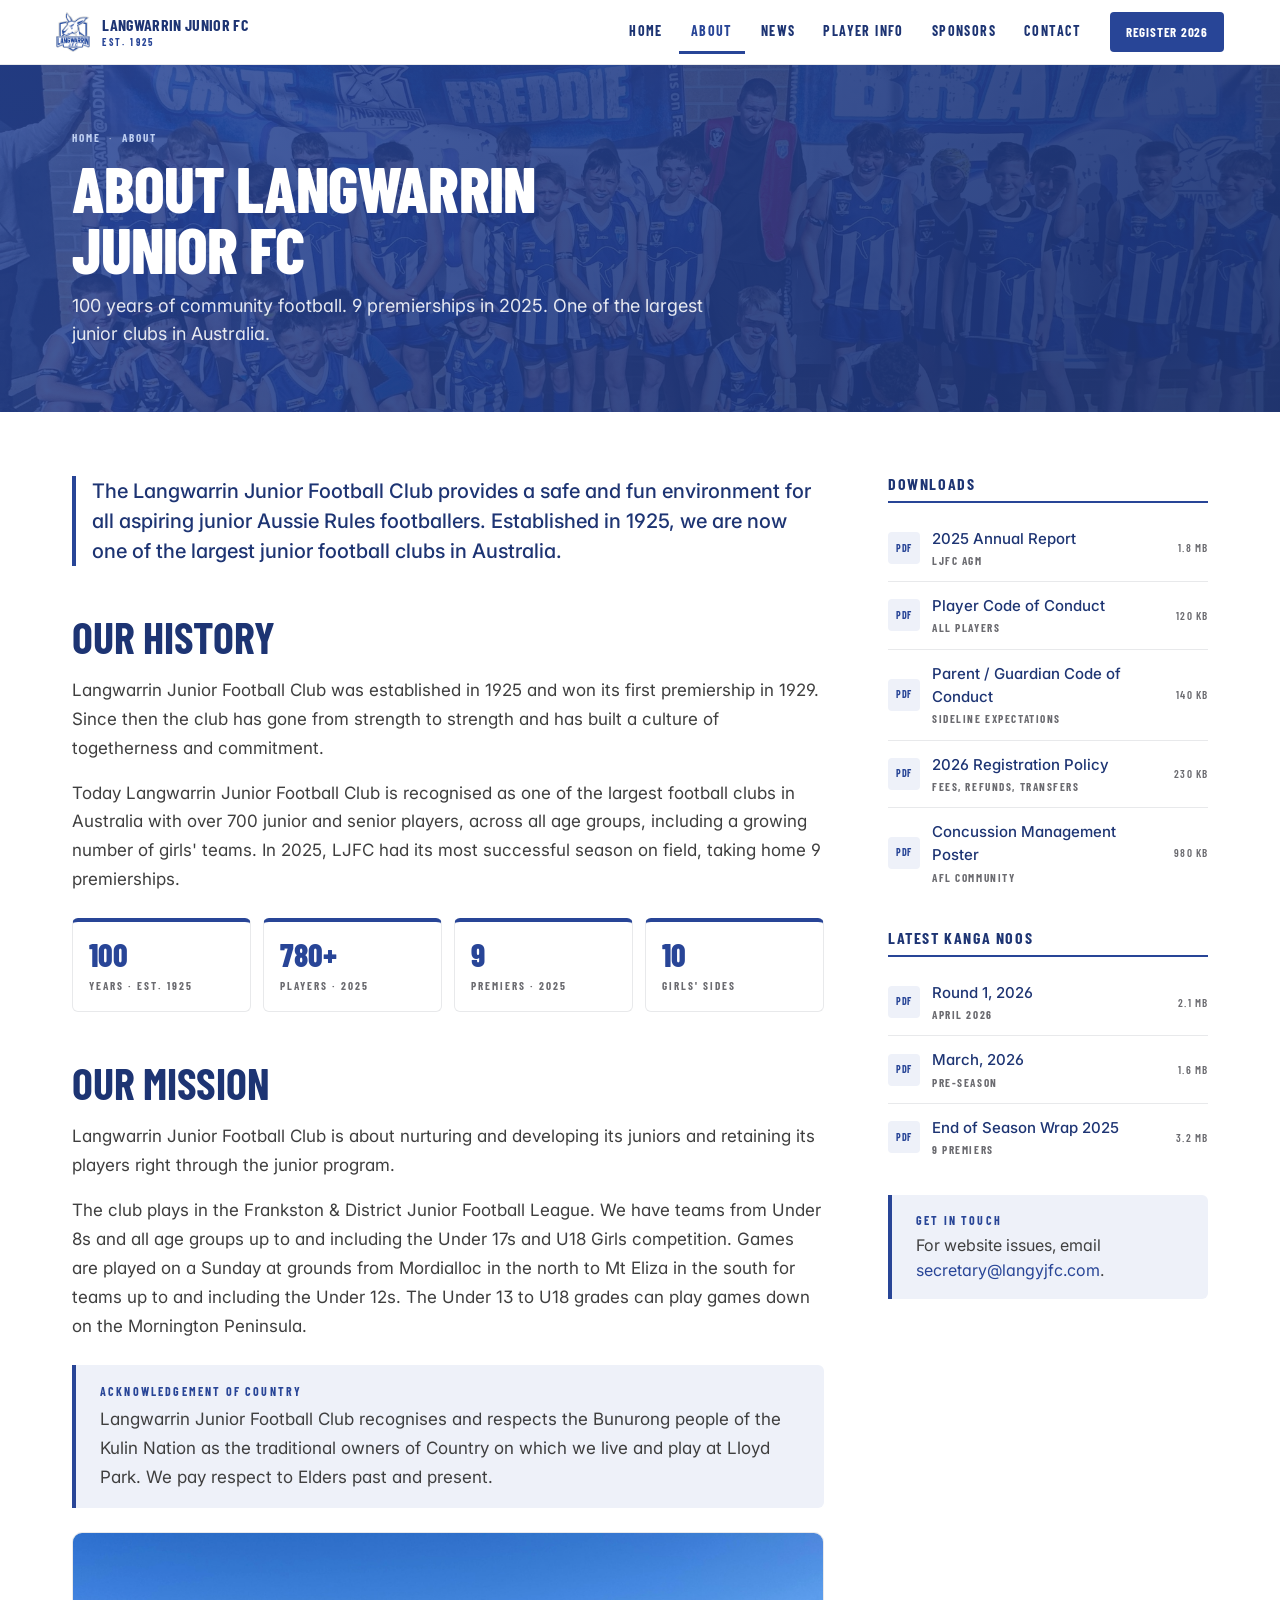
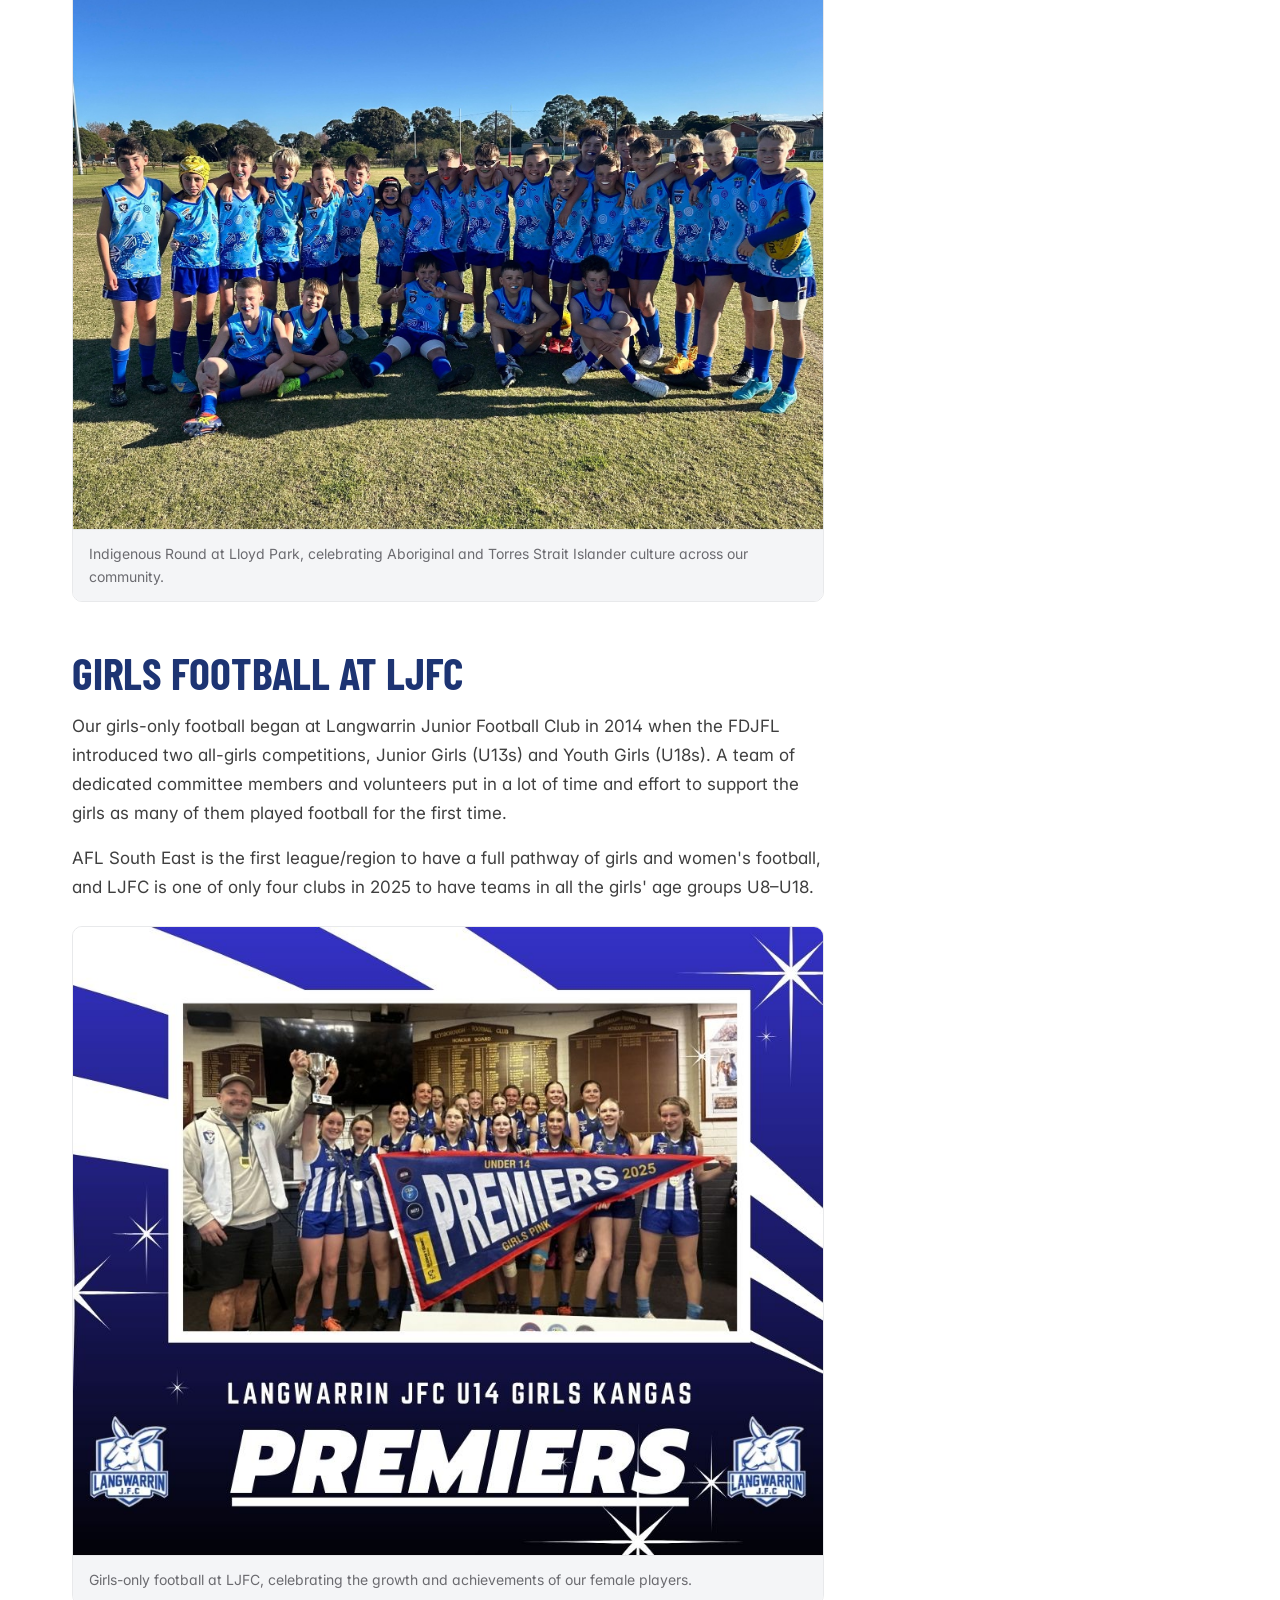
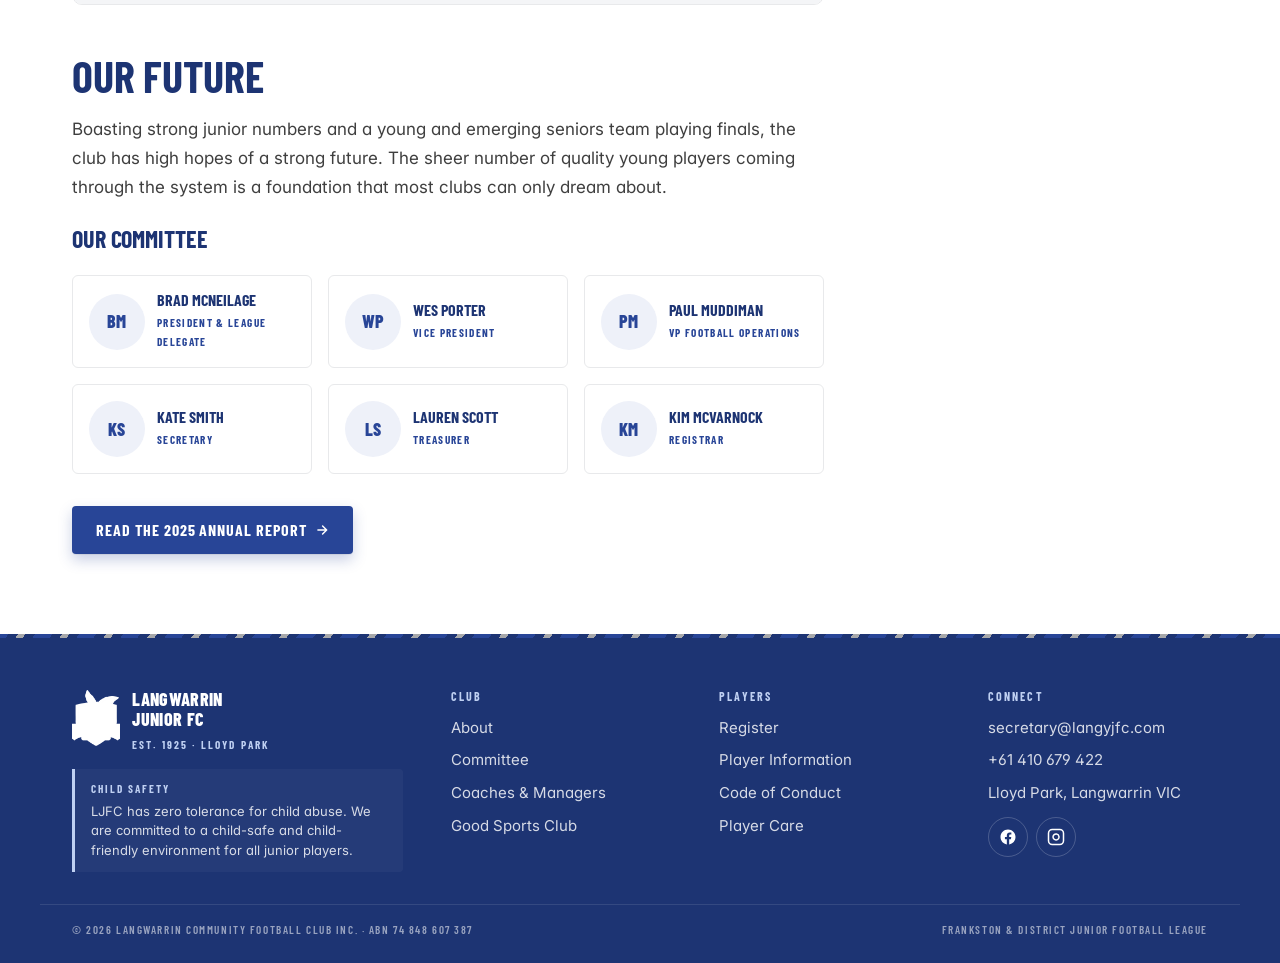
==== about.html @ 2c33dcf3 "Initial commit" ====
<!--
  ux3 - monochrome restyle of /ux/page.html (About).
  Banner header + article body + downloads sidebar.
-->
<!doctype html>
<html lang="en-AU">

<head>
  <meta charset="utf-8" />
  <meta name="viewport" content="width=device-width, initial-scale=1" />
  <title>About - Langwarrin Junior Football Club</title>
  <link rel="preconnect" href="https://fonts.googleapis.com" />
  <link rel="preconnect" href="https://fonts.gstatic.com" crossorigin />
  <link rel="stylesheet"
    href="https://fonts.googleapis.com/css2?family=Barlow+Condensed:wght@500;600;700;800;900&family=Inter:wght@400;500;600;700&display=swap" />
  <link rel="stylesheet" href="styles.css" />
  <style>
    .body-figure {
      margin: var(--s-5) 0;
      border-radius: var(--r-3);
      overflow: hidden;
      border: 1px solid var(--line);
    }

    .body-figure img {
      width: 100%;
      height: auto;
    }

    .body-figure figcaption {
      background: var(--surface-2);
      padding: var(--s-3) var(--s-4);
      font-size: 0.875rem;
      color: var(--muted);
      border-top: 1px solid var(--line);
    }

    .stat-row {
      display: grid;
      gap: var(--s-3);
      grid-template-columns: repeat(2, 1fr);
      margin: var(--s-5) 0;
    }

    @media (min-width: 768px) {
      .stat-row {
        grid-template-columns: repeat(4, 1fr);
      }
    }

    .stat-row .stat {
      background: var(--surface);
      border: 1px solid var(--line);
      border-radius: var(--r-2);
      padding: var(--s-4);
      border-top: 4px solid var(--blue);
    }

    .stat .num {
      font-family: var(--display);
      font-weight: 800;
      font-size: 2rem;
      line-height: 1;
      color: var(--blue);
      display: block;
    }

    .stat .lbl {
      font-family: var(--display);
      font-weight: 700;
      font-size: 0.7rem;
      letter-spacing: 0.18em;
      text-transform: uppercase;
      color: var(--muted);
      margin-top: 6px;
      display: block;
    }

    .committee {
      display: grid;
      gap: var(--s-4);
      grid-template-columns: 1fr;
      margin: var(--s-5) 0;
    }

    @media (min-width: 640px) {
      .committee {
        grid-template-columns: repeat(2, 1fr);
      }
    }

    @media (min-width: 1024px) {
      .committee {
        grid-template-columns: repeat(3, 1fr);
      }
    }

    .person {
      background: var(--surface);
      border: 1px solid var(--line);
      border-radius: var(--r-2);
      padding: var(--s-4);
      display: grid;
      grid-template-columns: auto 1fr;
      gap: var(--s-3);
      align-items: center;
    }

    .person__avatar {
      width: 56px;
      height: 56px;
      flex-shrink: 0;
      border-radius: 50%;
      background: var(--blue-tint);
      color: var(--blue);
      display: inline-flex;
      align-items: center;
      justify-content: center;
      font-family: var(--display);
      font-weight: 800;
      font-size: 1.125rem;
      letter-spacing: 0.02em;
    }

    .person h4 {
      margin: 0;
      font-size: 1rem;
      color: var(--blue-deep);
      letter-spacing: 0;
      text-transform: uppercase;
    }

    .person p {
      margin: 4px 0 0;
      font-size: 0.7rem;
      color: var(--blue);
      text-transform: uppercase;
      letter-spacing: 0.12em;
      font-weight: 700;
      font-family: var(--display);
    }
  </style>
</head>

<body>

  <header class="site-header">
    <div class="site-header__inner">
      <a href="home.html" class="site-header__brand"><img src="assets/logo.png" alt="" />
        <div class="site-header__wordmark">Langwarrin Junior FC<span>Est. 1925</span></div>
      </a>
      <nav class="site-nav" aria-label="Primary">
        <a href="home.html">Home</a>
        <a href="about.html" class="is-active">About</a>
        <a href="news.html">News</a>
        <a href="player-info.html">Player Info</a>
        <a href="sponsors.html">Sponsors</a>
        <a href="contact.html">Contact</a>
      </nav>
      <a href="register.html" class="site-header__cta">Register 2026</a>
      <button class="hamburger" aria-label="Open menu" aria-expanded="false" data-hamburger>
        <svg width="22" height="22" viewBox="0 0 24 24" fill="none" stroke="currentColor" stroke-width="2.4"
          stroke-linecap="round">
          <path d="M3 6h18M3 12h18M3 18h18" />
        </svg>
      </button>
    </div>
  </header>
  <div class="mobile-drawer" data-drawer aria-label="Mobile menu">
    <ul>
      <li><a href="home.html">Home</a></li>
      <li><a href="about.html">About</a></li>
      <li><a href="news.html">News &amp; Events</a></li>
      <li><a href="player-info.html">Player Information</a></li>
      <li><a href="register.html">Register</a></li>
      <li><a href="sponsors.html">Sponsors</a></li>
      <li><a href="about.html">Coaches &amp; Managers</a></li>
      <li><a href="about.html">Auskick</a></li>
      <li><a href="contact.html">Contact</a></li>
    </ul>
    <a class="btn btn--primary" href="register.html">Register for 2026</a>
  </div>

  <!-- Banner header ========================================================= -->
  <section class="page-banner">
    <div class="page-banner__media" style="background-image: url('assets/photos/banner-about.jpg');"></div>
    <div class="page-banner__overlay"></div>
    <div class="page-banner__inner">
      <div class="page-banner__crumbs">
        <a href="home.html">Home</a><span>·</span>About
      </div>
      <h1 class="page-banner__title">About Langwarrin Junior FC</h1>
      <p class="page-banner__sub">100 years of community football. 9 premierships in 2025. One of the largest junior
        clubs in Australia.</p>
    </div>
  </section>

  <!-- Article + sidebar ===================================================== -->
  <section class="section">
    <div class="wrap">
      <div class="article">
        <article class="article__body">

          <p class="lead">The Langwarrin Junior Football Club provides a safe and fun environment for all aspiring
            junior Aussie Rules footballers. Established in 1925, we are now one of the largest junior football clubs in
            Australia.</p>

          <h2>Our history</h2>
          <p>Langwarrin Junior Football Club was established in 1925 and won its first premiership in 1929. Since then
            the club has gone from strength to strength and has built a culture of togetherness and commitment.</p>
          <p>Today Langwarrin Junior Football Club is recognised as one of the largest football clubs in Australia with
            over 700 junior and senior players, across all age groups, including a growing number of girls' teams. In
            2025, LJFC had its most successful season on field, taking home 9 premierships.</p>

          <div class="stat-row" role="group" aria-label="Club at a glance">
            <div class="stat"><span class="num">100</span><span class="lbl">Years · Est. 1925</span></div>
            <div class="stat"><span class="num">780+</span><span class="lbl">Players · 2025</span></div>
            <div class="stat"><span class="num">9</span><span class="lbl">Premiers · 2025</span></div>
            <div class="stat"><span class="num">10</span><span class="lbl">Girls' sides</span></div>
          </div>

          <h2>Our mission</h2>
          <p>Langwarrin Junior Football Club is about nurturing and developing its juniors and retaining its players
            right through the junior program.</p>
          <p>The club plays in the Frankston &amp; District Junior Football League. We have teams from Under 8s and all
            age groups up to and including the Under 17s and U18 Girls competition. Games are played on a Sunday at
            grounds from Mordialloc in the north to Mt Eliza in the south for teams up to and including the Under 12s.
            The Under 13 to U18 grades can play games down on the Mornington Peninsula.</p>

          <div class="callout">
            <strong>Acknowledgement of Country</strong>
            Langwarrin Junior Football Club recognises and respects the Bunurong people of the Kulin Nation as the
            traditional owners of Country on which we live and play at Lloyd Park. We pay respect to Elders past and
            present.
          </div>

          <figure class="body-figure">
            <img src="assets/photos/indigenous-round.jpg" alt="LJFC players in Indigenous Round jumpers" />
            <figcaption>Indigenous Round at Lloyd Park, celebrating Aboriginal and Torres Strait Islander culture
              across our community.</figcaption>
          </figure>

          <h2>Girls football at LJFC</h2>
          <p>Our girls-only football began at Langwarrin Junior Football Club in 2014 when the FDJFL introduced two
            all-girls competitions, Junior Girls (U13s) and Youth Girls (U18s). A team of dedicated committee members
            and volunteers put in a lot of time and effort to support the girls as many of them played football for the
            first time.</p>
          <p>AFL South East is the first league/region to have a full pathway of girls and women's football, and LJFC is
            one of only four clubs in 2025 to have teams in all the girls' age groups U8–U18.</p>

          <figure class="body-figure">
            <img src="assets/photos/girls.jpg" alt="LJFC girls-only football players" />
            <figcaption>Girls-only football at LJFC, celebrating the growth and achievements of our female players.
            </figcaption>
          </figure>

          <h2>Our future</h2>
          <p>Boasting strong junior numbers and a young and emerging seniors team playing finals, the club has high
            hopes of a strong future. The sheer number of quality young players coming through the system is a
            foundation that most clubs can only dream about.</p>

          <h3>Our committee</h3>
          <div class="committee">
            <div class="person">
              <span class="person__avatar">BM</span>
              <div>
                <h4>Brad McNeilage</h4>
                <p>President &amp; League Delegate</p>
              </div>
            </div>
            <div class="person">
              <span class="person__avatar">WP</span>
              <div>
                <h4>Wes Porter</h4>
                <p>Vice President</p>
              </div>
            </div>
            <div class="person">
              <span class="person__avatar">PM</span>
              <div>
                <h4>Paul Muddiman</h4>
                <p>VP Football Operations</p>
              </div>
            </div>
            <div class="person">
              <span class="person__avatar">KS</span>
              <div>
                <h4>Kate Smith</h4>
                <p>Secretary</p>
              </div>
            </div>
            <div class="person">
              <span class="person__avatar">LS</span>
              <div>
                <h4>Lauren Scott</h4>
                <p>Treasurer</p>
              </div>
            </div>
            <div class="person">
              <span class="person__avatar">KM</span>
              <div>
                <h4>Kim McVarnock</h4>
                <p>Registrar</p>
              </div>
            </div>
          </div>

          <p style="margin-top: var(--s-6);">
            <a class="btn btn--primary" href="#">Read the 2025 Annual Report
              <svg class="btn__arrow" viewBox="0 0 24 24" fill="none" stroke="currentColor" stroke-width="2.5"
                stroke-linecap="round" stroke-linejoin="round">
                <path d="M5 12h14M13 5l7 7-7 7" />
              </svg>
            </a>
          </p>
        </article>

        <aside class="sidebar" aria-label="Related downloads">
          <h3>Downloads</h3>
          <ul class="download-list">
            <li>
              <a href="#">
                <span class="ico">PDF</span>
                <span>2025 Annual Report
                  <span class="news-card__meta" style="display:block;margin:2px 0 0;">LJFC AGM</span>
                </span>
                <span class="meta">1.8&nbsp;MB</span>
              </a>
            </li>
            <li>
              <a href="#">
                <span class="ico">PDF</span>
                <span>Player Code of Conduct
                  <span class="news-card__meta" style="display:block;margin:2px 0 0;">All players</span>
                </span>
                <span class="meta">120&nbsp;KB</span>
              </a>
            </li>
            <li>
              <a href="#">
                <span class="ico">PDF</span>
                <span>Parent / Guardian Code of Conduct
                  <span class="news-card__meta" style="display:block;margin:2px 0 0;">Sideline expectations</span>
                </span>
                <span class="meta">140&nbsp;KB</span>
              </a>
            </li>
            <li>
              <a href="#">
                <span class="ico">PDF</span>
                <span>2026 Registration Policy
                  <span class="news-card__meta" style="display:block;margin:2px 0 0;">Fees, refunds, transfers</span>
                </span>
                <span class="meta">230&nbsp;KB</span>
              </a>
            </li>
            <li>
              <a href="#">
                <span class="ico">PDF</span>
                <span>Concussion Management Poster
                  <span class="news-card__meta" style="display:block;margin:2px 0 0;">AFL community</span>
                </span>
                <span class="meta">980&nbsp;KB</span>
              </a>
            </li>
          </ul>

          <h3 style="margin-top: var(--s-6);">Latest Kanga Noos</h3>
          <ul class="download-list">
            <li>
              <a href="#">
                <span class="ico">PDF</span>
                <span>Round 1, 2026
                  <span class="news-card__meta" style="display:block;margin:2px 0 0;">April 2026</span>
                </span>
                <span class="meta">2.1&nbsp;MB</span>
              </a>
            </li>
            <li>
              <a href="#">
                <span class="ico">PDF</span>
                <span>March, 2026
                  <span class="news-card__meta" style="display:block;margin:2px 0 0;">Pre-season</span>
                </span>
                <span class="meta">1.6&nbsp;MB</span>
              </a>
            </li>
            <li>
              <a href="#">
                <span class="ico">PDF</span>
                <span>End of Season Wrap 2025
                  <span class="news-card__meta" style="display:block;margin:2px 0 0;">9 Premiers</span>
                </span>
                <span class="meta">3.2&nbsp;MB</span>
              </a>
            </li>
          </ul>

          <div class="callout" style="margin-top: var(--s-5);">
            <strong>Get in touch</strong>
            For website issues, email <a href="mailto:secretary@langyjfc.com">secretary@langyjfc.com</a>.
          </div>
        </aside>
      </div>
    </div>
  </section>

  <!-- Footer ================================================================ -->
  <footer class="site-footer">
    <div class="stripe-rule"></div>
    <div class="wrap site-footer__grid">
      <div>
        <div class="site-footer__brand">
          <img src="assets/logo.png" alt="" />
          <div><strong>Langwarrin<br />Junior FC</strong><small>Est. 1925 · Lloyd Park</small></div>
        </div>
        <div class="site-footer__safe">
          <strong>Child safety</strong>
          LJFC has zero tolerance for child abuse. We are committed to a child-safe and child-friendly environment for
          all junior players.
        </div>
      </div>
      <div>
        <h4>Club</h4>
        <ul>
          <li><a href="about.html">About</a></li>
          <li><a href="about.html">Committee</a></li>
          <li><a href="about.html">Coaches &amp; Managers</a></li>
          <li><a href="about.html">Good Sports Club</a></li>
        </ul>
      </div>
      <div>
        <h4>Players</h4>
        <ul>
          <li><a href="register.html">Register</a></li>
          <li><a href="player-info.html">Player Information</a></li>
          <li><a href="about.html">Code of Conduct</a></li>
          <li><a href="about.html">Player Care</a></li>
        </ul>
      </div>
      <div>
        <h4>Connect</h4>
        <ul>
          <li><a href="mailto:secretary@langyjfc.com">secretary@langyjfc.com</a></li>
          <li><a href="tel:+61410679422">+61 410 679 422</a></li>
          <li><a href="contact.html">Lloyd Park, Langwarrin VIC</a></li>
        </ul>
        <div class="site-footer__social" style="margin-top: var(--s-3);">
          <a href="#" aria-label="Facebook"><svg width="18" height="18" viewBox="0 0 24 24" fill="currentColor">
              <path
                d="M22 12.06C22 6.5 17.52 2 12 2S2 6.5 2 12.06c0 5 3.66 9.15 8.44 9.94v-7.03H7.9v-2.91h2.54V9.85c0-2.51 1.49-3.89 3.77-3.89 1.09 0 2.24.2 2.24.2v2.46H15.2c-1.24 0-1.63.77-1.63 1.56v1.88h2.78l-.44 2.91h-2.34V22c4.78-.79 8.43-4.94 8.43-9.94z" />
            </svg></a>
          <a href="#" aria-label="Instagram"><svg width="18" height="18" viewBox="0 0 24 24" fill="none"
              stroke="currentColor" stroke-width="2">
              <rect x="2" y="2" width="20" height="20" rx="5" />
              <path d="M16 11.37A4 4 0 1 1 12.63 8 4 4 0 0 1 16 11.37z" />
              <line x1="17.5" y1="6.5" x2="17.51" y2="6.5" />
            </svg></a>
        </div>
      </div>
    </div>
    <div class="wrap site-footer__bottom">
      <span>© 2026 Langwarrin Community Football Club Inc. · ABN 74 848 607 387</span>
      <span>Frankston &amp; District Junior Football League</span>
    </div>
  </footer>

  <script src="script.js"></script>
</body>

</html>
---- styles.css ----
/* ==========================================================================
   LJFC ux3 — monochrome restyle
   Same component set as /ux, monochrome palette + Inter body lifted from /ux2.
   No gold or red accent — single-blue identity, with #BFD0F2 used sparingly
   on dark surfaces (hero <em>, premier banner, footer hover).
   Mobile-first.
   ========================================================================== */

:root {
  /* palette — single-blue identity */
  --blue: #284597;          /* THE brand blue — primary surface (matches ux2 --ljfc-blue) */
  --blue-dark: #1d3473;     /* hover / pressed / dark surfaces */
  --blue-deep: #1d3473;     /* heading text */
  --blue-tint: #EEF1F9;     /* faint surface tint */
  --blue-tint-2: #DDE2EE;   /* slightly stronger tint */

  /* neutrals (lifted from ux2) */
  --ink: #1A1A1F;
  --body: #3F3F3F;
  --muted: #6B6B70;
  --line: #E8E9EB;
  --grey-cool: #A7A8AA;
  --surface: #FFFFFF;
  --surface-2: #F4F5F7;

  /* accent — light-blue, used sparingly on dark surfaces only */
  --accent: #BFD0F2;
  --accent-dark: #1d3473;   /* hover for accent buttons */
  --accent-ink: #1d3473;    /* readable text on accent */

  /* type */
  --display: 'Barlow Condensed', 'Oswald', 'Arial Narrow', sans-serif;
  --body-face: 'Inter', 'Helvetica Neue', Helvetica, Arial, sans-serif;

  /* spacing scale — 4px base */
  --s-1: 0.25rem;
  --s-2: 0.5rem;
  --s-3: 0.75rem;
  --s-4: 1rem;
  --s-5: 1.5rem;
  --s-6: 2rem;
  --s-7: 3rem;
  --s-8: 4rem;
  --s-9: 6rem;

  --r-1: 4px;
  --r-2: 6px;
  --r-3: 10px;

  --shadow-1: 0 1px 2px rgba(29, 52, 115, 0.06), 0 2px 6px rgba(29, 52, 115, 0.04);
  --shadow-2: 0 4px 12px rgba(29, 52, 115, 0.08), 0 12px 32px rgba(29, 52, 115, 0.08);
  --shadow-3: 0 12px 36px rgba(29, 52, 115, 0.18);

  --max-w: 1200px;
  --max-w-narrow: 820px;
  --header-h: 64px;
}

*, *::before, *::after { box-sizing: border-box; }
html { -webkit-text-size-adjust: 100%; scroll-behavior: smooth; }
body {
  margin: 0;
  font-family: var(--body-face);
  font-size: 16px;
  line-height: 1.55;
  color: var(--body);
  background: var(--surface);
  -webkit-font-smoothing: antialiased;
  font-feature-settings: "ss01", "cv11";
}
img, svg { max-width: 100%; display: block; }
a { color: var(--blue); text-decoration: none; transition: color .15s; }
a:hover { color: var(--blue-dark); text-decoration: underline; text-underline-offset: 3px; }

/* ==========================================================================
   typography — display in Barlow Condensed (uppercase by default for headings)
   ========================================================================== */

h1, h2, h3, h4 {
  font-family: var(--display);
  color: var(--blue-deep);
  margin: 0 0 var(--s-4);
  letter-spacing: -0.005em;
  line-height: 1.05;
  font-weight: 700;
  text-transform: uppercase;
}
h1 { font-size: clamp(2.25rem, 4.5vw + 1rem, 4.5rem); letter-spacing: -0.015em; font-weight: 800; }
h2 { font-size: clamp(1.75rem, 2.4vw + 1rem, 2.75rem); }
h3 { font-size: clamp(1.25rem, 1vw + 1rem, 1.5rem); }
h4 { font-size: 1.125rem; }
p { margin: 0 0 var(--s-4); }
.lead { font-size: 1.125rem; line-height: 1.55; color: var(--body); max-width: 60ch; }

.eyebrow {
  font-family: var(--display);
  font-weight: 700;
  font-size: 0.8125rem;
  letter-spacing: 0.18em;
  text-transform: uppercase;
  color: var(--blue);
  margin: 0 0 var(--s-3);
  display: inline-flex;
  align-items: center;
  gap: 8px;
}
.eyebrow::before {
  content: "";
  width: 22px;
  height: 3px;
  background: currentColor;
  display: inline-block;
}
.eyebrow--accent { color: var(--accent); }

.display-xl {
  font-family: var(--display);
  font-weight: 800;
  font-size: clamp(3rem, 8vw + 1rem, 6.5rem);
  line-height: 0.95;
  letter-spacing: -0.02em;
  color: var(--blue-deep);
  text-transform: uppercase;
}
.display-mono {
  font-family: var(--display);
  font-weight: 700;
  text-transform: uppercase;
  letter-spacing: 0.02em;
}

/* ==========================================================================
   layout helpers
   ========================================================================== */

.wrap { width: 100%; max-width: var(--max-w); margin: 0 auto; padding: 0 var(--s-4); }
.wrap--narrow { max-width: var(--max-w-narrow); }
.section { padding: var(--s-7) 0; }
.section--tight { padding: var(--s-6) 0; }
.section--lg { padding: var(--s-8) 0; }
@media (min-width: 1024px) {
  .section { padding: var(--s-8) 0; }
  .section--lg { padding: var(--s-9) 0; }
  .wrap { padding: 0 var(--s-6); }
}

/* slash-bar motif (replaces ux/stripe-rule) — recurring brand element from ux2 */
.stripe-rule,
.slash-bar {
  height: 6px;
  background: repeating-linear-gradient(
    -55deg,
    var(--blue) 0 14px,
    transparent 14px 22px,
    var(--grey-cool) 22px 28px,
    transparent 28px 36px
  );
}

/* angled-light pattern, used behind hero / premiers / actions */
.slats {
  background-image:
    repeating-linear-gradient(115deg, rgba(255,255,255,0.04) 0 24px, rgba(255,255,255,0.0) 24px 48px);
}

/* ==========================================================================
   buttons
   ========================================================================== */

.btn {
  display: inline-flex;
  align-items: center;
  justify-content: center;
  gap: var(--s-2);
  padding: 14px 22px;
  border-radius: var(--r-1);
  font-family: var(--display);
  font-weight: 700;
  font-size: 1rem;
  letter-spacing: 0.06em;
  text-transform: uppercase;
  text-decoration: none;
  border: 2px solid transparent;
  cursor: pointer;
  transition: transform .12s ease, background .15s, color .15s, box-shadow .15s, border-color .15s;
  min-height: 48px;
  line-height: 1;
}
.btn:hover { text-decoration: none; transform: translateY(-1px); }
.btn:active { transform: translateY(0); }

/* primary — solid royal blue (no gold) */
.btn--primary {
  background: var(--blue);
  color: var(--surface);
  box-shadow: 0 1px 0 rgba(0,0,0,0.06), 0 6px 14px rgba(40, 69, 151, 0.25);
}
.btn--primary:hover { background: var(--blue-dark); color: var(--surface); }

.btn--blue {
  background: var(--blue);
  color: var(--surface);
}
.btn--blue:hover { background: var(--blue-dark); color: var(--surface); }

/* ghost — for use on dark surfaces */
.btn--ghost {
  background: transparent;
  color: var(--surface);
  border-color: rgba(255,255,255,0.55);
}
.btn--ghost:hover { background: rgba(255,255,255,0.10); border-color: var(--surface); color: var(--surface); }

.btn--outline {
  background: transparent;
  color: var(--blue-deep);
  border-color: var(--blue-deep);
}
.btn--outline:hover { background: var(--blue-deep); color: var(--surface); }

.btn--white {
  background: var(--surface);
  color: var(--blue-deep);
}
.btn--white:hover { background: var(--blue-tint); color: var(--blue-deep); }

.btn--lg { padding: 18px 28px; font-size: 1.125rem; min-height: 56px; }
.btn--sm { padding: 10px 14px; font-size: 0.875rem; min-height: 36px; }

.btn__arrow { width: 14px; height: 14px; transition: transform .15s; }
.btn:hover .btn__arrow { transform: translateX(3px); }

/* ==========================================================================
   pills & badges
   ========================================================================== */

.pill {
  display: inline-flex;
  align-items: center;
  gap: 6px;
  padding: 4px 12px;
  border-radius: 999px;
  font-family: var(--display);
  font-weight: 700;
  font-size: 0.7rem;
  letter-spacing: 0.12em;
  text-transform: uppercase;
  background: rgba(40, 69, 151, 0.08);
  color: var(--blue);
  line-height: 1.3;
}
/* pill--accent: light-blue tint, used on dark hero / premier surfaces */
.pill--accent { background: rgba(191, 208, 242, 0.18); color: var(--blue-deep); }
.pill--red { background: rgba(40, 69, 151, 0.10); color: var(--blue-dark); }
.pill--ghost { background: rgba(255,255,255,0.14); color: var(--surface); border: 1px solid rgba(255,255,255,0.35); }
.pill--solid { background: var(--blue); color: var(--surface); }

.badge-cta {
  display: inline-flex;
  align-items: center;
  gap: var(--s-2);
  padding: 8px 14px 8px 8px;
  background: var(--blue);
  color: var(--surface);
  border-radius: 999px;
  font-family: var(--display);
  font-weight: 700;
  font-size: 0.875rem;
  letter-spacing: 0.08em;
  text-transform: uppercase;
}
.badge-cta__dot {
  width: 22px; height: 22px; border-radius: 50%;
  background: var(--accent); color: var(--blue-deep);
  display: inline-flex; align-items: center; justify-content: center;
  font-size: 0.75rem;
}

/* ==========================================================================
   sticky header — clean white surface (refined ux2 treatment)
   ========================================================================== */

.site-header {
  position: sticky;
  top: 0;
  z-index: 50;
  background: var(--surface);
  color: var(--blue-deep);
  border-bottom: 1px solid var(--line);
}
.site-header__inner {
  display: flex;
  align-items: center;
  gap: var(--s-4);
  height: var(--header-h);
  padding: 0 var(--s-4);
  max-width: var(--max-w);
  margin: 0 auto;
}
.site-header__brand {
  display: flex;
  align-items: center;
  gap: var(--s-3);
  text-decoration: none;
  color: var(--blue-deep);
  margin-right: auto;
}
.site-header__brand img { height: 40px; width: auto; }
.site-header__wordmark {
  font-family: var(--display);
  font-weight: 700;
  font-size: 1rem;
  line-height: 1;
  letter-spacing: 0.02em;
  text-transform: uppercase;
  display: none;
  color: var(--blue-deep);
}
.site-header__wordmark span {
  display: block;
  font-size: 0.625rem;
  letter-spacing: 0.22em;
  font-weight: 700;
  color: var(--blue);
  margin-top: 4px;
}

@media (min-width: 768px) {
  .site-header__wordmark { display: block; }
}

/* desktop nav — dark text on white, brand-blue active underline */
.site-nav { display: none; }
.site-nav a {
  color: var(--blue-deep);
  font-family: var(--display);
  font-weight: 700;
  font-size: 0.875rem;
  letter-spacing: 0.10em;
  text-transform: uppercase;
  padding: 10px 12px;
  border-bottom: 3px solid transparent;
  text-decoration: none;
  transition: color .15s, border-color .15s;
}
.site-nav a:hover { color: var(--blue); }
.site-nav a.is-active { color: var(--blue); border-bottom-color: var(--blue); }

@media (min-width: 1024px) {
  .site-nav { display: flex; align-items: center; gap: 4px; }
}

/* persistent register CTA — solid royal blue */
.site-header__cta {
  display: inline-flex;
  align-items: center;
  gap: 8px;
  padding: 10px 16px;
  background: var(--blue);
  color: var(--surface);
  font-family: var(--display);
  font-weight: 700;
  letter-spacing: 0.06em;
  text-transform: uppercase;
  font-size: 0.8125rem;
  border-radius: var(--r-1);
  text-decoration: none;
  white-space: nowrap;
  transition: background .15s;
}
.site-header__cta:hover { background: var(--blue-dark); color: var(--surface); }

/* hamburger */
.hamburger {
  display: inline-flex;
  align-items: center;
  justify-content: center;
  width: 44px; height: 44px;
  background: var(--blue);
  border: 0;
  border-radius: var(--r-1);
  color: var(--surface);
  cursor: pointer;
}
@media (min-width: 1024px) { .hamburger { display: none; } }

/* mobile drawer */
.mobile-drawer {
  position: fixed;
  top: var(--header-h);
  right: 0; left: 0;
  background: var(--surface);
  border-top: 1px solid var(--line);
  padding: var(--s-4);
  display: none;
  z-index: 49;
  max-height: calc(100vh - var(--header-h));
  overflow-y: auto;
  box-shadow: var(--shadow-2);
}
.mobile-drawer.is-open { display: block; }
.mobile-drawer ul { list-style: none; padding: 0; margin: 0; }
.mobile-drawer a {
  display: block;
  padding: 14px 8px;
  color: var(--blue-deep);
  font-family: var(--display);
  font-weight: 700;
  font-size: 1rem;
  letter-spacing: 0.06em;
  text-transform: uppercase;
  border-bottom: 1px solid var(--line);
  text-decoration: none;
}
.mobile-drawer a:hover { color: var(--blue); }
.mobile-drawer .btn { width: 100%; margin-top: var(--s-4); }

/* ==========================================================================
   hero (homepage splash) — single brand-blue overlay, no gold
   ========================================================================== */

.hero {
  position: relative;
  background: var(--blue-deep);
  color: var(--surface);
  overflow: hidden;
  isolation: isolate;
}
.hero__media {
  position: absolute; inset: 0;
  background-position: center;
  background-size: cover;
  z-index: -2;
}
.hero__overlay {
  position: absolute; inset: 0;
  background:
    linear-gradient(180deg, rgba(40, 69, 151, 0.55) 0%, rgba(29, 52, 115, 0.92) 100%);
  z-index: -1;
}
.hero__inner {
  position: relative;
  max-width: var(--max-w);
  margin: 0 auto;
  padding: var(--s-8) var(--s-4) var(--s-7);
  min-height: 540px;
  display: flex;
  flex-direction: column;
  justify-content: flex-end;
}
@media (min-width: 1024px) {
  .hero__inner { padding: var(--s-9) var(--s-6) var(--s-8); min-height: 640px; }
}
.hero__eyebrow {
  display: inline-flex;
  align-items: center;
  gap: 10px;
  font-family: var(--display);
  font-weight: 700;
  font-size: 0.8125rem;
  letter-spacing: 0.22em;
  text-transform: uppercase;
  color: var(--accent);
  margin-bottom: var(--s-4);
}
.hero__eyebrow::before {
  content: ""; width: 28px; height: 2px; background: var(--accent);
}
.hero__title {
  font-family: var(--display);
  font-weight: 800;
  font-size: clamp(2.75rem, 7vw + 1rem, 6rem);
  line-height: 0.92;
  letter-spacing: -0.02em;
  color: var(--surface);
  margin: 0 0 var(--s-4);
  max-width: 14ch;
  text-transform: uppercase;
  text-shadow: 0 2px 10px rgba(0,0,0,0.25);
}
.hero__title em {
  font-style: normal;
  color: var(--accent);
  display: block;
}
.hero__sub {
  font-size: 1.125rem;
  color: rgba(255,255,255,0.92);
  max-width: 48ch;
  margin: 0 0 var(--s-6);
  line-height: 1.5;
}
.hero__ctas {
  display: flex;
  flex-wrap: wrap;
  gap: var(--s-3);
}

.hero__strip {
  margin-top: var(--s-7);
  padding-top: var(--s-4);
  border-top: 1px solid rgba(255,255,255,0.20);
  display: grid;
  grid-template-columns: repeat(2, 1fr);
  gap: var(--s-4);
}
@media (min-width: 768px) { .hero__strip { grid-template-columns: repeat(4, 1fr); } }
.hero__stat .num {
  font-family: var(--display);
  font-weight: 800;
  font-size: clamp(2rem, 4vw + 0.5rem, 3.25rem);
  line-height: 1;
  color: var(--accent);
  display: block;
}
.hero__stat .lbl {
  font-family: var(--display);
  font-weight: 700;
  font-size: 0.7rem;
  letter-spacing: 0.18em;
  text-transform: uppercase;
  color: rgba(255,255,255,0.78);
  margin-top: 6px;
  display: block;
}

/* ==========================================================================
   acknowledgement of country band — refined ux2 treatment (dark blue)
   ========================================================================== */

.aoc {
  background: var(--blue-tint);
  border-top: 4px solid var(--blue);
  border-bottom: 1px solid var(--line);
  padding: var(--s-5) 0;
  position: relative;
}
.aoc__inner {
  max-width: 880px;
  margin: 0 auto;
  padding: 0 var(--s-4);
  display: grid;
  gap: var(--s-3);
  grid-template-columns: 1fr;
  align-items: center;
}
@media (min-width: 768px) {
  .aoc__inner { grid-template-columns: auto 1fr; gap: var(--s-5); }
}
.aoc__flags {
  display: inline-flex; gap: 6px;
}
.aoc__flag {
  width: 36px; height: 24px; border-radius: 3px;
  display: block; box-shadow: var(--shadow-1);
}
.aoc__flag--abo {
  background:
    linear-gradient(180deg, #000 0 50%, #C00 50% 100%);
  position: relative;
}
.aoc__flag--abo::after {
  content: ""; width: 12px; height: 12px; border-radius: 50%;
  background: #FFC100; position: absolute; top: 50%; left: 50%;
  transform: translate(-50%, -50%);
}
.aoc__flag--tsi {
  background: linear-gradient(180deg, #00795E 0 33%, #2D2D2D 33% 41%, #FFFFFF 41% 59%, #2D2D2D 59% 67%, #003E7E 67% 100%);
}
.aoc__text {
  font-size: 0.9375rem;
  line-height: 1.55;
  color: var(--blue-deep);
  margin: 0;
}
.aoc__text strong {
  font-family: var(--display); font-weight: 700; letter-spacing: 0.18em;
  text-transform: uppercase; font-size: 0.75rem; display: block;
  margin-bottom: 4px; color: var(--blue);
}

/* ==========================================================================
   three-action band — single-blue navy with light-blue accents
   ========================================================================== */

.actions {
  background: var(--blue-deep);
  color: var(--surface);
  position: relative;
  overflow: hidden;
}
.actions::after {
  content: ""; position: absolute; inset: 0;
  background-image:
    repeating-linear-gradient(115deg, rgba(255,255,255,0.04) 0 32px, rgba(255,255,255,0) 32px 64px);
  pointer-events: none;
}
.actions__grid {
  position: relative; z-index: 1;
  display: grid;
  grid-template-columns: 1fr;
  gap: 1px;
  background: rgba(255,255,255,0.10);
}
@media (min-width: 768px) { .actions__grid { grid-template-columns: repeat(3, 1fr); } }

.action-card {
  background: var(--blue-deep);
  padding: var(--s-6) var(--s-5);
  display: flex;
  align-items: center;
  gap: var(--s-4);
  text-decoration: none;
  color: var(--surface);
  transition: background .15s;
  min-height: 130px;
}
.action-card:hover { background: var(--blue); text-decoration: none; color: var(--surface); }
.action-card__icon {
  width: 56px; height: 56px;
  flex-shrink: 0;
  border-radius: var(--r-2);
  background: rgba(255,255,255,0.08);
  display: inline-flex; align-items: center; justify-content: center;
  color: var(--accent);
}
.action-card:hover .action-card__icon { background: var(--accent); color: var(--blue-deep); }
.action-card__title {
  font-family: var(--display);
  font-weight: 700;
  font-size: 1.5rem;
  text-transform: uppercase;
  letter-spacing: 0.02em;
  margin: 0 0 4px;
  line-height: 1;
  color: var(--surface);
}
.action-card__sub {
  font-size: 0.875rem;
  color: rgba(255,255,255,0.78);
  margin: 0;
  line-height: 1.4;
}
.action-card__arrow {
  margin-left: auto; color: var(--accent); flex-shrink: 0;
  transition: transform .15s;
}
.action-card:hover .action-card__arrow { transform: translateX(4px); color: var(--surface); }

/* ==========================================================================
   pathway cards (Auskick / Junior / Youth)
   ========================================================================== */

.pathways {
  display: grid;
  grid-template-columns: 1fr;
  gap: var(--s-5);
  margin-top: var(--s-6);
}
@media (min-width: 768px) {
  .pathways { grid-template-columns: repeat(3, 1fr); gap: var(--s-4); }
}

.pathway {
  position: relative;
  border-radius: var(--r-3);
  overflow: hidden;
  background: var(--blue-deep);
  color: var(--surface);
  text-decoration: none;
  display: block;
  isolation: isolate;
  min-height: 380px;
  transition: transform .2s, box-shadow .2s;
  box-shadow: var(--shadow-1);
}
.pathway:hover { transform: translateY(-3px); box-shadow: var(--shadow-2); text-decoration: none; color: var(--surface); }
.pathway__media {
  position: absolute; inset: 0;
  background-size: cover; background-position: center;
  z-index: -2;
}
.pathway__overlay {
  position: absolute; inset: 0;
  background: linear-gradient(180deg, rgba(29, 52, 115, 0.05) 30%, rgba(29, 52, 115, 0.92) 100%);
  z-index: -1;
}
.pathway__body {
  padding: var(--s-5);
  height: 100%;
  display: flex;
  flex-direction: column;
  justify-content: space-between;
  min-height: 380px;
}
.pathway__age {
  display: inline-flex;
  align-items: baseline;
  gap: 6px;
  background: var(--surface);
  color: var(--blue-deep);
  padding: 4px 10px;
  border-radius: 4px;
  font-family: var(--display);
  font-weight: 700;
  font-size: 0.7rem;
  letter-spacing: 0.14em;
  text-transform: uppercase;
  align-self: flex-start;
}
.pathway__title {
  font-family: var(--display);
  font-weight: 800;
  font-size: 2rem;
  text-transform: uppercase;
  letter-spacing: -0.005em;
  line-height: 1;
  margin: 0 0 var(--s-2);
  color: var(--surface);
}
.pathway__copy {
  font-size: 0.95rem;
  color: rgba(255,255,255,0.88);
  margin: 0 0 var(--s-4);
  max-width: 30ch;
  line-height: 1.45;
}
.pathway__cta {
  display: inline-flex;
  align-items: center;
  gap: 8px;
  font-family: var(--display);
  font-weight: 700;
  font-size: 0.8125rem;
  letter-spacing: 0.14em;
  text-transform: uppercase;
  color: var(--accent);
}

/* ==========================================================================
   news cards
   ========================================================================== */

.news-grid {
  display: grid;
  grid-template-columns: 1fr;
  gap: var(--s-5);
  margin-top: var(--s-6);
}
@media (min-width: 640px)  { .news-grid { grid-template-columns: repeat(2, 1fr); } }
@media (min-width: 1024px) { .news-grid { grid-template-columns: repeat(3, 1fr); } }

.news-card {
  display: block;
  text-decoration: none;
  color: inherit;
  background: var(--surface);
  border-radius: var(--r-2);
  overflow: hidden;
  border: 1px solid var(--line);
  transition: transform .2s, box-shadow .2s, border-color .2s;
}
.news-card:hover { transform: translateY(-3px); box-shadow: var(--shadow-2); border-color: transparent; text-decoration: none; color: inherit; }
.news-card__media {
  aspect-ratio: 16 / 10;
  background-size: cover; background-position: center;
  background-color: var(--blue-tint);
  position: relative;
}
.news-card__pill {
  position: absolute;
  top: 12px; left: 12px;
}
.news-card__body { padding: var(--s-4) var(--s-5) var(--s-5); }
.news-card__meta {
  font-family: var(--display);
  font-size: 0.7rem;
  letter-spacing: 0.14em;
  text-transform: uppercase;
  color: var(--muted);
  margin-bottom: var(--s-2);
  font-weight: 700;
}
.news-card__title {
  font-family: var(--display);
  font-weight: 700;
  font-size: 1.375rem;
  line-height: 1.1;
  color: var(--blue-deep);
  margin: 0 0 var(--s-2);
  text-transform: uppercase;
  letter-spacing: -0.005em;
}
.news-card__excerpt {
  font-size: 0.9375rem;
  color: var(--body);
  line-height: 1.5;
  margin: 0;
}

.news-card--featured {
  grid-column: 1 / -1;
}
@media (min-width: 1024px) {
  .news-card--featured {
    grid-column: span 2;
    display: grid;
    grid-template-columns: 1.2fr 1fr;
    align-items: stretch;
  }
  .news-card--featured .news-card__media {
    aspect-ratio: auto;
    min-height: 100%;
  }
  .news-card--featured .news-card__title { font-size: 2rem; }
}

/* ==========================================================================
   fixture card
   ========================================================================== */

.fixture {
  background: var(--surface);
  border: 1px solid var(--line);
  border-radius: var(--r-2);
  padding: var(--s-4);
  display: grid;
  grid-template-columns: auto 1fr auto;
  gap: var(--s-4);
  align-items: center;
}
.fixture__round {
  font-family: var(--display);
  font-weight: 800;
  text-align: center;
  border-right: 1px solid var(--line);
  padding-right: var(--s-4);
}
.fixture__round .num {
  font-size: 1.75rem; line-height: 1; color: var(--blue);
}
.fixture__round .lbl {
  font-size: 0.625rem; letter-spacing: 0.18em; text-transform: uppercase; color: var(--muted);
  margin-top: 2px; display: block;
}
.fixture__match strong {
  font-family: var(--display); font-weight: 700; font-size: 1.25rem;
  color: var(--blue-deep); display: block; line-height: 1.1;
  text-transform: uppercase; letter-spacing: -0.005em;
}
.fixture__match span {
  font-size: 0.875rem; color: var(--muted); display: block; margin-top: 2px;
}
.fixture__when {
  text-align: right; font-size: 0.8125rem;
}
.fixture__when strong { display: block; color: var(--blue-deep); font-family: var(--display); font-weight: 700; font-size: 1rem; letter-spacing: 0.02em; text-transform: uppercase; }

/* ==========================================================================
   premiers wall — all-blue with light-blue accent banner
   ========================================================================== */

.premiers {
  background: var(--blue-deep);
  color: var(--surface);
  position: relative;
  overflow: hidden;
}
.premiers::before {
  content: ""; position: absolute; inset: 0;
  background-image:
    repeating-linear-gradient(115deg, rgba(255,255,255,0.04) 0 32px, rgba(255,255,255,0) 32px 64px);
  pointer-events: none;
}
.premiers__head { text-align: center; margin-bottom: var(--s-6); position: relative; z-index: 1;}
.premiers__head h2 { color: var(--surface); }
.premiers__head .eyebrow { color: var(--accent); }
.premiers__head .lead { color: rgba(255,255,255,0.85); margin: 0 auto; }

.premiers__grid {
  display: grid;
  grid-template-columns: repeat(2, 1fr);
  gap: var(--s-3);
  position: relative; z-index: 1;
}
@media (min-width: 640px)  { .premiers__grid { grid-template-columns: repeat(3, 1fr); gap: var(--s-4); } }

.premier {
  position: relative;
  border-radius: var(--r-2);
  overflow: hidden;
  aspect-ratio: 4 / 5;
  background: #11214a;
  isolation: isolate;
  border: 1px solid rgba(255,255,255,0.10);
  transition: transform .2s, box-shadow .2s;
}
.premier:hover { transform: translateY(-3px); box-shadow: var(--shadow-3); border-color: var(--accent); }
.premier__media {
  position: absolute; inset: 0;
  background-size: cover; background-position: center;
  z-index: -2;
}
.premier__shade {
  position: absolute; inset: 0;
  background: linear-gradient(180deg, rgba(29, 52, 115, 0.0) 35%, rgba(29, 52, 115, 0.92) 100%);
  z-index: -1;
}
.premier__banner {
  position: absolute;
  top: 12px; left: 12px;
  background: var(--accent);
  color: var(--blue-deep);
  font-family: var(--display);
  font-weight: 800;
  font-size: 0.7rem;
  letter-spacing: 0.18em;
  padding: 4px 10px;
  text-transform: uppercase;
  border-radius: 2px;
  box-shadow: var(--shadow-1);
}
.premier__caption {
  position: absolute;
  inset: auto 0 0 0;
  padding: var(--s-4) var(--s-3);
  font-family: var(--display);
  font-weight: 700;
  font-size: 1.125rem;
  line-height: 1.05;
  color: var(--surface);
  letter-spacing: 0.01em;
  text-transform: uppercase;
  text-shadow: 0 2px 8px rgba(0,0,0,0.5);
}
.premier__caption span {
  display: block;
  font-size: 0.6875rem;
  letter-spacing: 0.18em;
  text-transform: uppercase;
  color: var(--accent);
  font-weight: 700;
  margin-bottom: 4px;
}

/* ==========================================================================
   sponsors
   ========================================================================== */

.sponsor-tier { margin-bottom: var(--s-7); }
.sponsor-tier__head {
  display: flex; align-items: baseline; justify-content: space-between;
  border-bottom: 1px solid var(--line);
  padding-bottom: var(--s-3);
  margin-bottom: var(--s-5);
  flex-wrap: wrap;
  gap: var(--s-2);
}
.sponsor-tier__label {
  font-family: var(--display); font-weight: 700; font-size: 1.5rem; color: var(--blue-deep);
  letter-spacing: 0.005em; text-transform: uppercase;
}
.sponsor-tier__sub {
  font-family: var(--display); font-weight: 700; font-size: 0.7rem;
  letter-spacing: 0.18em; text-transform: uppercase; color: var(--muted);
}

.sponsor-grid {
  display: grid;
  gap: var(--s-3);
}
.sponsor-grid--lg { grid-template-columns: 1fr; }
@media (min-width: 640px)  { .sponsor-grid--lg { grid-template-columns: repeat(2, 1fr); } }

.sponsor-grid--md { grid-template-columns: repeat(2, 1fr); }
@media (min-width: 640px)  { .sponsor-grid--md { grid-template-columns: repeat(3, 1fr); } }
@media (min-width: 1024px) { .sponsor-grid--md { grid-template-columns: repeat(4, 1fr); } }

.sponsor-grid--sm { grid-template-columns: repeat(2, 1fr); }
@media (min-width: 640px)  { .sponsor-grid--sm { grid-template-columns: repeat(3, 1fr); } }
@media (min-width: 1024px) { .sponsor-grid--sm { grid-template-columns: repeat(6, 1fr); } }

.sponsor-tile {
  position: relative;
  background: var(--surface);
  border: 1px solid var(--line);
  border-radius: var(--r-2);
  padding: var(--s-5);
  display: flex; align-items: center; justify-content: center;
  aspect-ratio: 5 / 3;
  transition: transform .15s, border-color .15s, box-shadow .15s;
}
.sponsor-tile:hover { border-color: var(--blue); box-shadow: var(--shadow-2); transform: translateY(-2px); }
.sponsor-tile img { max-height: 80%; max-width: 80%; object-fit: contain; mix-blend-mode: multiply; }

.sponsor-tile--lg { aspect-ratio: 16 / 7; padding: var(--s-7); }
.sponsor-tile--lg img { max-height: 100%; max-width: 70%; }
.sponsor-tile--md { aspect-ratio: 5 / 3; }
.sponsor-tile--sm { aspect-ratio: 4 / 3; padding: var(--s-3); }

/* ==========================================================================
   footer — single-blue navy with light-blue accent hover
   ========================================================================== */

.site-footer {
  background: var(--blue-deep);
  color: rgba(255,255,255,0.82);
  padding: var(--s-7) 0 var(--s-5);
  position: relative;
}
.site-footer .stripe-rule { position: absolute; top: 0; left: 0; right: 0; height: 4px; }
.site-footer__grid {
  display: grid;
  grid-template-columns: 1fr;
  gap: var(--s-6);
  padding-top: var(--s-2);
}
@media (min-width: 768px) {
  .site-footer__grid { grid-template-columns: 1.5fr 1fr 1fr 1fr; gap: var(--s-7); }
}
.site-footer h4 {
  font-family: var(--display); font-weight: 700; color: var(--accent);
  text-transform: uppercase; letter-spacing: 0.18em; font-size: 0.75rem;
  margin: 0 0 var(--s-3);
}
.site-footer ul { list-style: none; padding: 0; margin: 0; }
.site-footer li { margin-bottom: var(--s-2); }
.site-footer a {
  color: rgba(255,255,255,0.82);
  font-size: 0.9375rem;
  text-decoration: none;
}
.site-footer a:hover { color: var(--accent); text-decoration: none; }

.site-footer__brand {
  display: flex; align-items: flex-start; gap: var(--s-3);
  margin-bottom: var(--s-4);
}
.site-footer__brand img { height: 56px; filter: brightness(0) invert(1); }
.site-footer__brand strong {
  font-family: var(--display); font-weight: 800; color: var(--surface);
  font-size: 1.125rem; letter-spacing: 0.02em; text-transform: uppercase; line-height: 1.1;
  display: block;
}
.site-footer__brand small {
  font-family: var(--display); font-weight: 700;
  font-size: 0.7rem; letter-spacing: 0.18em; text-transform: uppercase;
  color: var(--accent); display: block; margin-top: 6px;
}

.site-footer__safe {
  background: rgba(255,255,255,0.04);
  border-left: 3px solid var(--accent);
  padding: var(--s-3) var(--s-4);
  border-radius: 0 var(--r-1) var(--r-1) 0;
  font-size: 0.8125rem;
  line-height: 1.5;
  color: rgba(255,255,255,0.82);
  margin-top: var(--s-3);
}
.site-footer__safe strong {
  color: var(--accent); display: block; margin-bottom: 4px;
  font-size: 0.7rem; letter-spacing: 0.18em; text-transform: uppercase;
  font-family: var(--display); font-weight: 700;
}

.site-footer__bottom {
  margin-top: var(--s-6);
  padding-top: var(--s-4);
  border-top: 1px solid rgba(255,255,255,0.10);
  display: flex; flex-wrap: wrap; gap: var(--s-3);
  justify-content: space-between; align-items: center;
  font-family: var(--display); font-weight: 600;
  font-size: 0.7rem; letter-spacing: 0.14em; text-transform: uppercase;
  color: rgba(255,255,255,0.55);
}

.site-footer__social { display: flex; gap: 8px; }
.site-footer__social a {
  width: 40px; height: 40px;
  display: inline-flex; align-items: center; justify-content: center;
  border: 1px solid rgba(255,255,255,0.20);
  border-radius: 50%;
  color: var(--surface);
  transition: background .15s, border-color .15s, color .15s;
}
.site-footer__social a:hover { background: var(--accent); border-color: var(--accent); color: var(--blue-deep); }

/* ==========================================================================
   page banner (sub-pages)
   ========================================================================== */

.page-banner {
  position: relative;
  color: var(--surface);
  background: var(--blue-deep);
  overflow: hidden;
  isolation: isolate;
}
.page-banner__media {
  position: absolute; inset: 0;
  background-size: cover; background-position: center;
  z-index: -2;
}
.page-banner__overlay {
  position: absolute; inset: 0;
  background: linear-gradient(135deg, rgba(40, 69, 151, 0.85) 0%, rgba(29, 52, 115, 0.94) 100%);
  z-index: -1;
}
.page-banner__inner {
  max-width: var(--max-w);
  margin: 0 auto;
  padding: var(--s-7) var(--s-4) var(--s-7);
}
@media (min-width: 1024px) {
  .page-banner__inner { padding: var(--s-8) var(--s-6); }
}
.page-banner__crumbs {
  font-family: var(--display);
  font-weight: 700;
  font-size: 0.7rem;
  letter-spacing: 0.18em;
  text-transform: uppercase;
  color: var(--accent);
  margin-bottom: var(--s-3);
}
.page-banner__crumbs a { color: var(--accent); }
.page-banner__crumbs a:hover { color: var(--surface); text-decoration: none; }
.page-banner__crumbs span { color: rgba(255,255,255,0.4); margin: 0 8px; }
.page-banner__title {
  font-family: var(--display);
  font-weight: 800;
  font-size: clamp(2.25rem, 4.5vw + 1rem, 4rem);
  line-height: 0.95;
  letter-spacing: -0.015em;
  color: var(--surface);
  margin: 0 0 var(--s-3);
  max-width: 18ch;
  text-transform: uppercase;
}
.page-banner__sub {
  font-size: 1.125rem;
  color: rgba(255,255,255,0.88);
  max-width: 60ch;
  margin: 0;
}

/* ==========================================================================
   article body
   ========================================================================== */

.article {
  display: grid;
  grid-template-columns: 1fr;
  gap: var(--s-6);
}
@media (min-width: 1024px) {
  .article { grid-template-columns: minmax(0, 1fr) 320px; gap: var(--s-8); }
}
.article__body { font-size: 1.0625rem; line-height: 1.7; color: var(--body); }
.article__body h2 { margin-top: var(--s-7); }
.article__body h3 { margin-top: var(--s-5); }
.article__body p { margin: 0 0 var(--s-4); }
.article__body p.lead {
  font-size: 1.25rem;
  line-height: 1.5;
  color: var(--blue-deep);
  border-left: 4px solid var(--blue);
  padding-left: var(--s-4);
  margin-bottom: var(--s-5);
  font-weight: 500;
}
.article__body ul { padding-left: 1.2rem; margin: 0 0 var(--s-4); }
.article__body li { margin-bottom: 6px; }

.callout {
  background: var(--blue-tint);
  border-left: 4px solid var(--blue);
  padding: var(--s-4) var(--s-5);
  border-radius: 0 var(--r-2) var(--r-2) 0;
  margin: var(--s-5) 0;
}
.callout strong {
  font-family: var(--display); font-weight: 700;
  letter-spacing: 0.18em; text-transform: uppercase; font-size: 0.75rem;
  color: var(--blue); display: block; margin-bottom: 4px;
}

.sidebar {
  position: sticky;
  top: calc(var(--header-h) + var(--s-4));
  align-self: start;
}
.sidebar h3 {
  font-size: 1rem; text-transform: uppercase;
  letter-spacing: 0.10em; color: var(--blue-deep);
  margin: 0 0 var(--s-3); padding-bottom: var(--s-2);
  border-bottom: 2px solid var(--blue);
}

.download-list { list-style: none; padding: 0; margin: 0; }
.download-list li {
  border-bottom: 1px solid var(--line);
}
.download-list li:last-child { border-bottom: none; }
.download-list a {
  display: grid;
  grid-template-columns: auto 1fr auto;
  gap: var(--s-3);
  align-items: center;
  padding: var(--s-3) 0;
  text-decoration: none;
  color: var(--blue-deep);
  font-weight: 500;
  font-size: 0.9375rem;
}
.download-list a:hover { color: var(--blue); text-decoration: none; }
.download-list .ico {
  width: 32px; height: 32px; flex-shrink: 0;
  background: var(--blue-tint); color: var(--blue);
  border-radius: 4px; display: inline-flex; align-items: center; justify-content: center;
  font-size: 0.625rem; font-weight: 700; font-family: var(--display); letter-spacing: 0.08em;
}
.download-list .meta {
  font-size: 0.7rem; color: var(--muted); white-space: nowrap;
  font-family: var(--display); font-weight: 600; letter-spacing: 0.1em; text-transform: uppercase;
}

/* ==========================================================================
   filter chips (news index)
   ========================================================================== */
.chips {
  display: flex; flex-wrap: wrap; gap: var(--s-2);
  padding: var(--s-3) 0;
}
.chip {
  display: inline-flex; align-items: center;
  padding: 8px 14px;
  border-radius: 999px;
  border: 1px solid var(--line);
  background: var(--surface);
  font-family: var(--display); font-weight: 700;
  font-size: 0.8125rem; letter-spacing: 0.06em; text-transform: uppercase;
  color: var(--blue-deep);
  text-decoration: none;
  cursor: pointer;
  transition: background .12s, color .12s, border-color .12s;
}
.chip:hover { border-color: var(--blue); color: var(--blue); text-decoration: none; }
.chip.is-active { background: var(--blue); color: var(--surface); border-color: var(--blue); }

/* ==========================================================================
   accordion (register / FAQ)
   ========================================================================== */
.accordion { border-top: 1px solid var(--line); }
.accordion details {
  border-bottom: 1px solid var(--line);
}
.accordion summary {
  list-style: none;
  padding: var(--s-4) 0;
  font-family: var(--display);
  font-weight: 700;
  font-size: 1.125rem;
  color: var(--blue-deep);
  cursor: pointer;
  display: grid;
  grid-template-columns: 1fr auto;
  align-items: center;
  gap: var(--s-3);
  letter-spacing: 0.005em;
  text-transform: uppercase;
}
.accordion summary::-webkit-details-marker { display: none; }
.accordion summary::after {
  content: "+";
  font-family: var(--display); font-weight: 700; font-size: 1.5rem;
  color: var(--blue);
  width: 32px; height: 32px;
  display: inline-flex; align-items: center; justify-content: center;
  border: 1px solid var(--line); border-radius: 50%;
  transition: transform .18s, background .18s, color .18s;
}
.accordion details[open] summary::after { content: "−"; background: var(--blue); color: var(--surface); border-color: var(--blue); }
.accordion .a-body {
  padding: 0 0 var(--s-5);
  font-size: 1rem; line-height: 1.6;
  color: var(--body);
}
.accordion .a-body p:last-child { margin-bottom: 0; }

/* ==========================================================================
   index landing
   ========================================================================== */
.index-grid {
  display: grid; gap: var(--s-4);
  grid-template-columns: 1fr;
  margin-top: var(--s-6);
}
@media (min-width: 640px)  { .index-grid { grid-template-columns: repeat(2, 1fr); } }
@media (min-width: 1024px) { .index-grid { grid-template-columns: repeat(3, 1fr); } }

.index-card {
  display: block;
  text-decoration: none;
  color: inherit;
  background: var(--surface);
  border: 1px solid var(--line);
  border-radius: var(--r-3);
  overflow: hidden;
  transition: transform .2s, box-shadow .2s, border-color .2s;
}
.index-card:hover { transform: translateY(-3px); box-shadow: var(--shadow-2); border-color: transparent; text-decoration: none; }
.index-card__media {
  aspect-ratio: 16 / 9;
  background: var(--blue-deep); color: var(--accent);
  display: grid; place-items: center;
  font-family: var(--display); font-weight: 800;
  font-size: 4rem; letter-spacing: -0.02em;
  position: relative; overflow: hidden;
  background-image:
    repeating-linear-gradient(115deg, rgba(255,255,255,0.04) 0 24px, rgba(255,255,255,0) 24px 48px);
}
.index-card__body { padding: var(--s-5); }
.index-card__body h3 { margin: 0 0 var(--s-2); }
.index-card__body p { margin: 0; font-size: 0.9375rem; color: var(--muted); }
.index-card__tag {
  display: inline-block;
  font-family: var(--display); font-weight: 700;
  font-size: 0.7rem; letter-spacing: 0.18em; text-transform: uppercase;
  background: var(--blue-tint); color: var(--blue);
  padding: 4px 10px; border-radius: 4px;
  margin-bottom: var(--s-3);
}

/* ==========================================================================
   fee cards
   ========================================================================== */
.fee-grid {
  display: grid; gap: var(--s-4);
  grid-template-columns: 1fr;
  margin-top: var(--s-5);
}
@media (min-width: 768px) { .fee-grid { grid-template-columns: repeat(3, 1fr); } }
.fee {
  border: 1px solid var(--line); border-radius: var(--r-3);
  padding: var(--s-5);
  background: var(--surface);
  position: relative;
}
.fee.is-feature {
  border-color: var(--blue);
  background: linear-gradient(180deg, var(--blue-tint), var(--surface));
}
.fee h4 { font-size: 1.25rem; margin: 0 0 var(--s-2); color: var(--blue-deep); }
.fee .fee__price {
  font-family: var(--display); font-weight: 800;
  font-size: 2.5rem; line-height: 1; color: var(--blue);
  margin: 0 0 4px;
}
.fee .fee__price span { font-size: 1rem; color: var(--muted); font-weight: 600; }
.fee ul { list-style: none; padding: 0; margin: var(--s-4) 0; }
.fee li {
  padding: 6px 0 6px 24px; position: relative;
  font-size: 0.9375rem;
}
.fee li::before {
  content: ""; position: absolute; left: 0; top: 13px;
  width: 14px; height: 8px;
  border-left: 2px solid var(--blue); border-bottom: 2px solid var(--blue);
  transform: rotate(-45deg);
}

/* misc */
.center { text-align: center; }
.mt-0 { margin-top: 0; }
.mb-0 { margin-bottom: 0; }
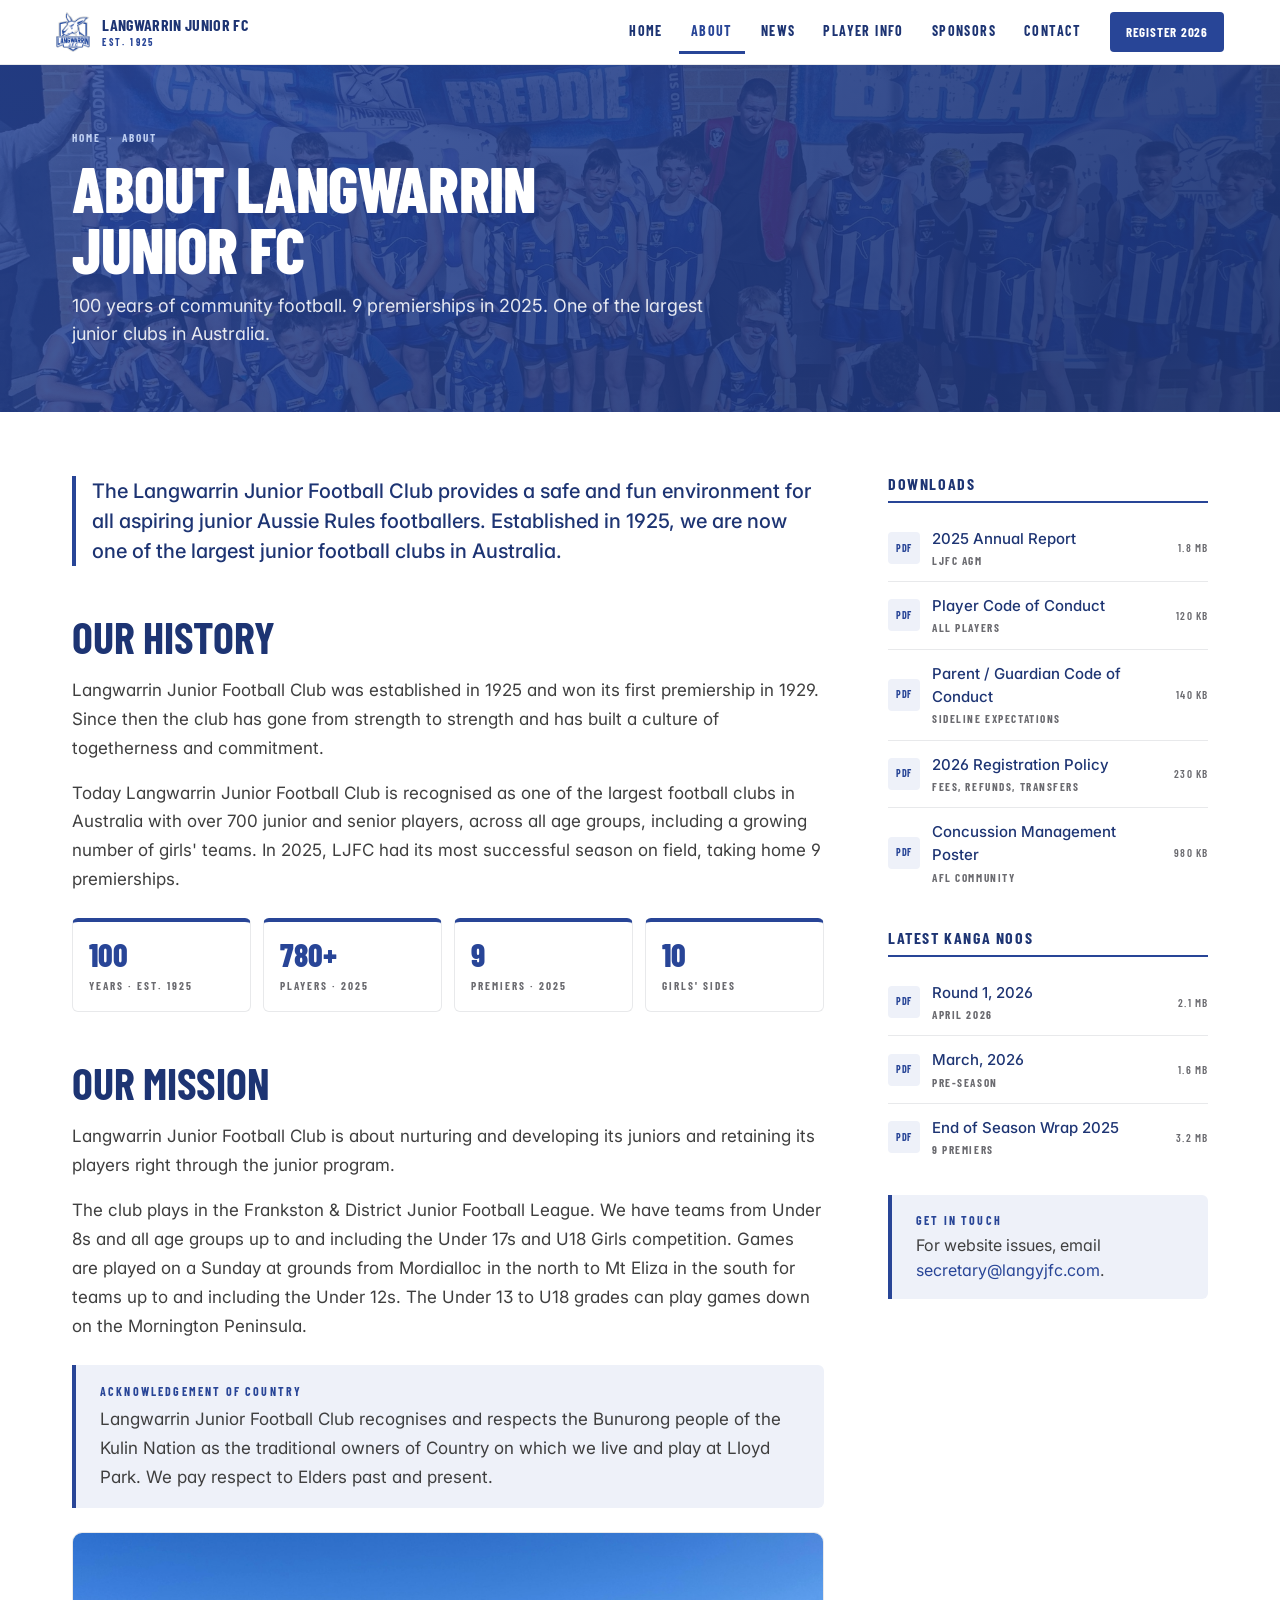
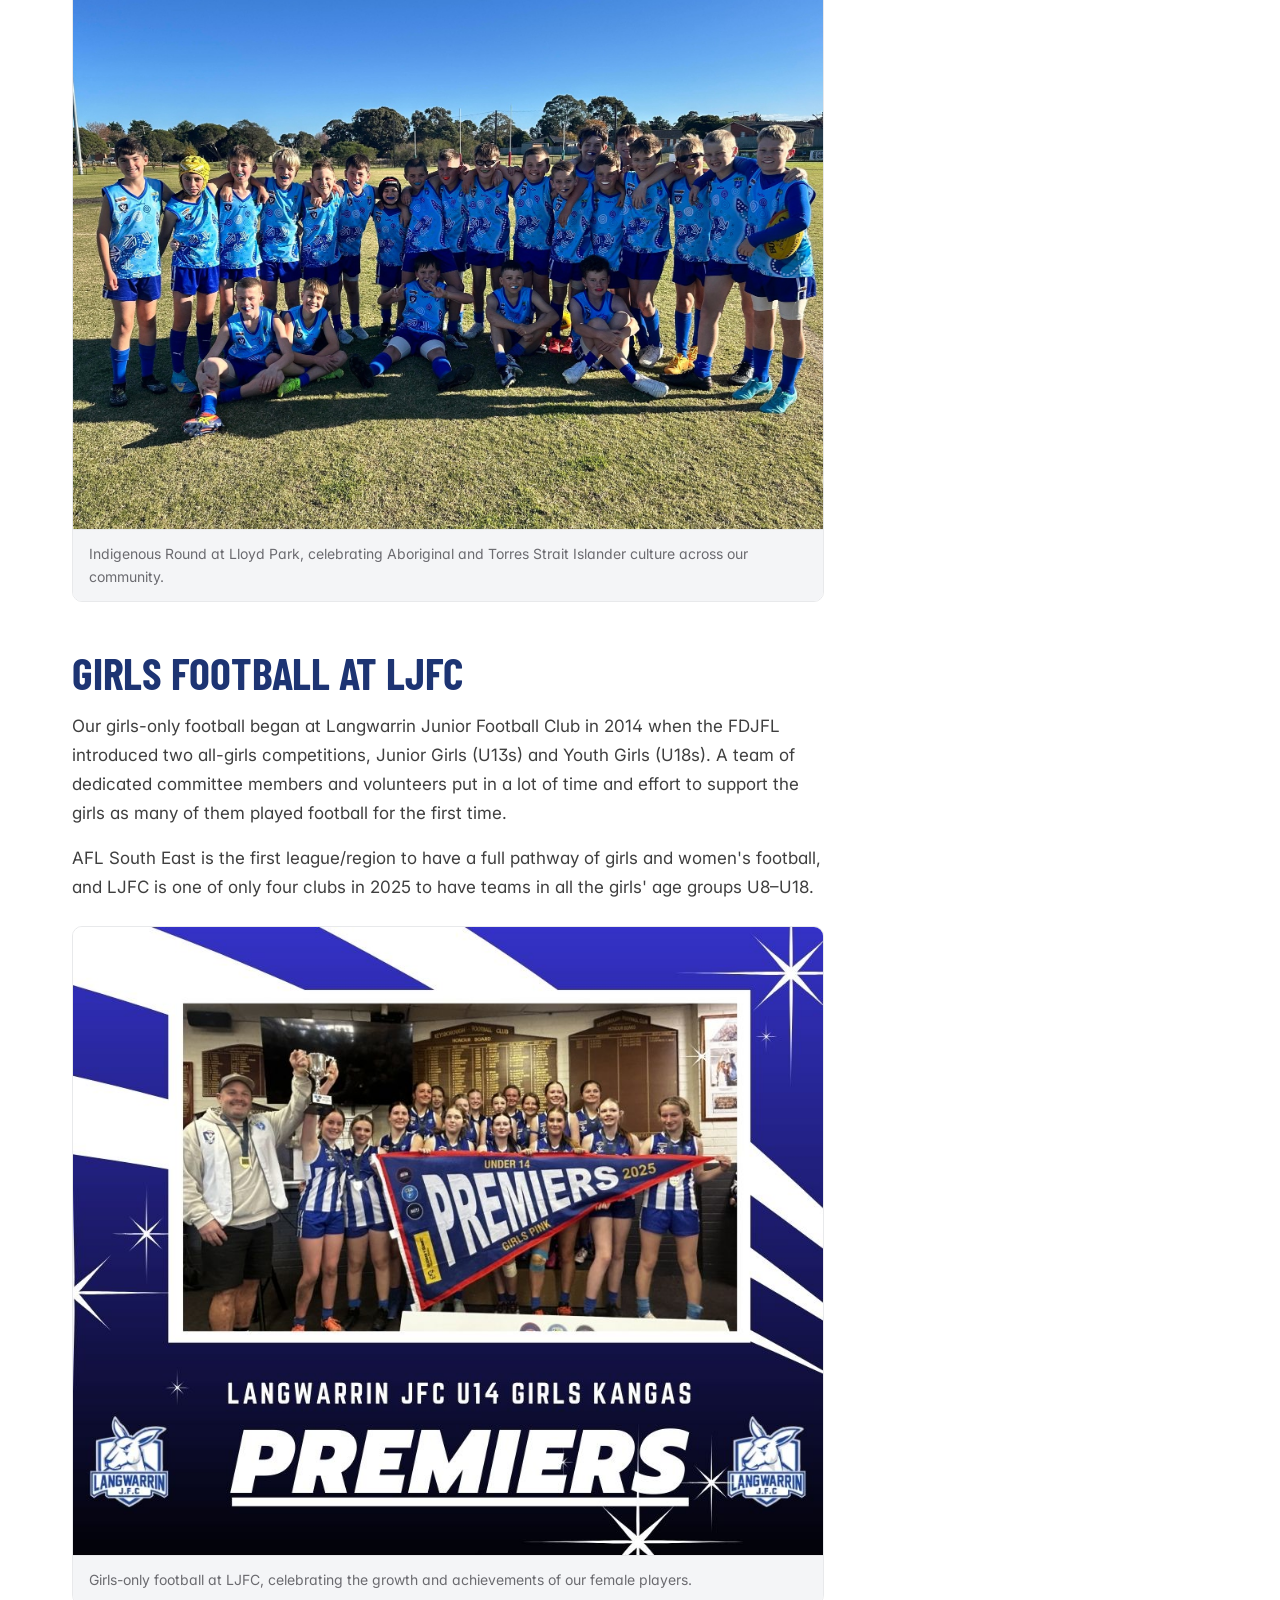
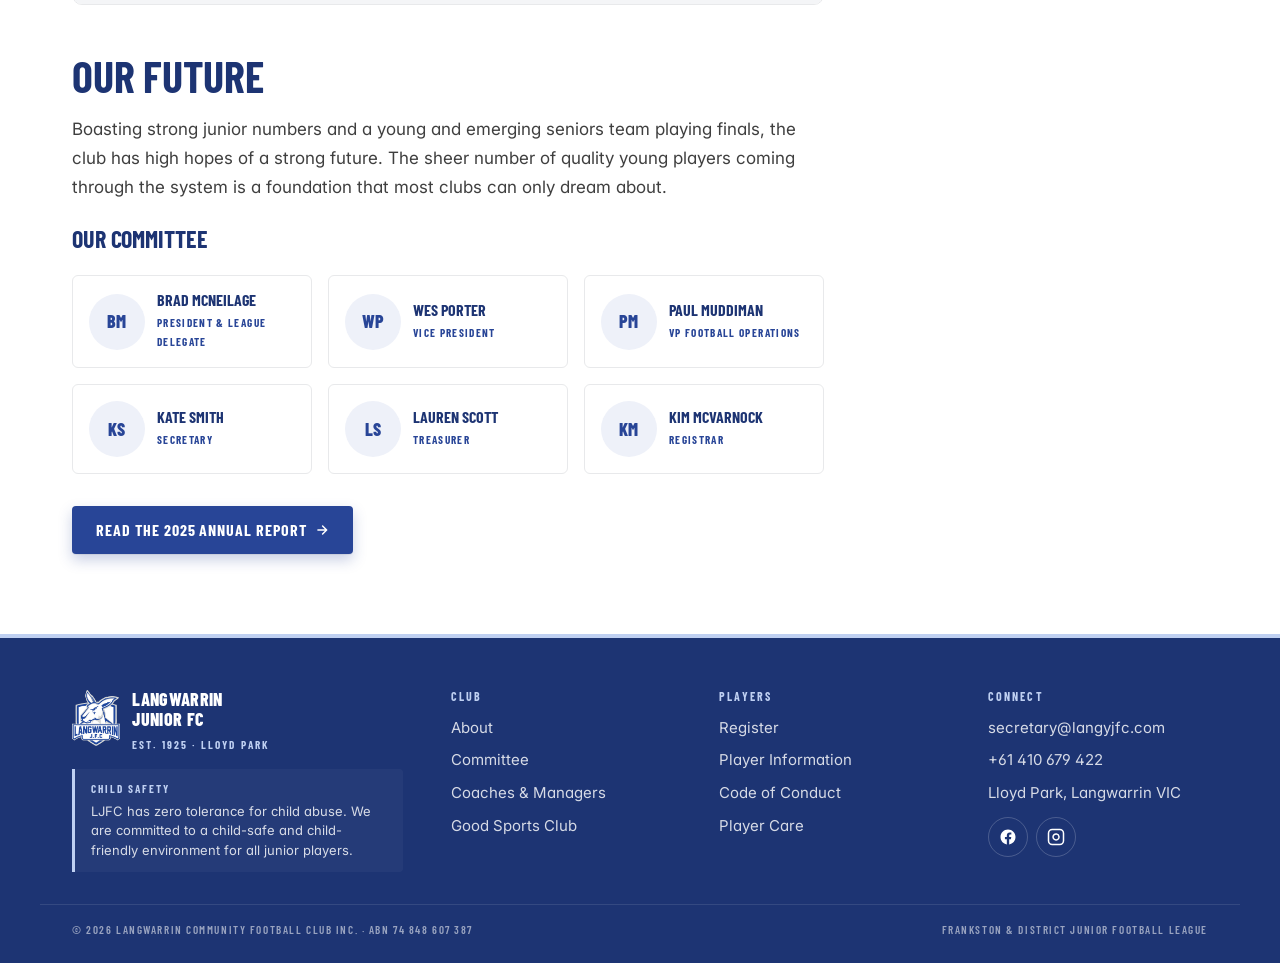
==== commit 78dcd0b2: "fix: Mobile menu" ====
--- a/about.html
+++ b/about.html
@@ -146,11 +146,11 @@
 
   <header class="site-header">
     <div class="site-header__inner">
-      <a href="home.html" class="site-header__brand"><img src="assets/logo.png" alt="" />
+      <a href="index.html" class="site-header__brand"><img src="assets/logo.png" alt="" />
         <div class="site-header__wordmark">Langwarrin Junior FC<span>Est. 1925</span></div>
       </a>
       <nav class="site-nav" aria-label="Primary">
-        <a href="home.html">Home</a>
+        <a href="index.html">Home</a>
         <a href="about.html" class="is-active">About</a>
         <a href="news.html">News</a>
         <a href="player-info.html">Player Info</a>
@@ -168,14 +168,11 @@
   </header>
   <div class="mobile-drawer" data-drawer aria-label="Mobile menu">
     <ul>
-      <li><a href="home.html">Home</a></li>
+      <li><a href="index.html">Home</a></li>
       <li><a href="about.html">About</a></li>
-      <li><a href="news.html">News &amp; Events</a></li>
-      <li><a href="player-info.html">Player Information</a></li>
-      <li><a href="register.html">Register</a></li>
+      <li><a href="news.html">News</a></li>
+      <li><a href="player-info.html">Player Info</a></li>
       <li><a href="sponsors.html">Sponsors</a></li>
-      <li><a href="about.html">Coaches &amp; Managers</a></li>
-      <li><a href="about.html">Auskick</a></li>
       <li><a href="contact.html">Contact</a></li>
     </ul>
     <a class="btn btn--primary" href="register.html">Register for 2026</a>
@@ -187,7 +184,7 @@
     <div class="page-banner__overlay"></div>
     <div class="page-banner__inner">
       <div class="page-banner__crumbs">
-        <a href="home.html">Home</a><span>·</span>About
+        <a href="index.html">Home</a><span>·</span>About
       </div>
       <h1 class="page-banner__title">About Langwarrin Junior FC</h1>
       <p class="page-banner__sub">100 years of community football. 9 premierships in 2025. One of the largest junior
--- a/styles.css
+++ b/styles.css
@@ -144,17 +144,11 @@
   .wrap { padding: 0 var(--s-6); }
 }
 
-/* slash-bar motif (replaces ux/stripe-rule) — recurring brand element from ux2 */
+/* solid accent rule (was diagonal slash-bar from ux2 — switched to flat colour) */
 .stripe-rule,
 .slash-bar {
   height: 6px;
-  background: repeating-linear-gradient(
-    -55deg,
-    var(--blue) 0 14px,
-    transparent 14px 22px,
-    var(--grey-cool) 22px 28px,
-    transparent 28px 36px
-  );
+  background: var(--accent);
 }
 
 /* angled-light pattern, used behind hero / premiers / actions */
@@ -400,7 +394,7 @@
 }
 .mobile-drawer.is-open { display: block; }
 .mobile-drawer ul { list-style: none; padding: 0; margin: 0; }
-.mobile-drawer a {
+.mobile-drawer ul a {
   display: block;
   padding: 14px 8px;
   color: var(--blue-deep);
@@ -412,7 +406,7 @@
   border-bottom: 1px solid var(--line);
   text-decoration: none;
 }
-.mobile-drawer a:hover { color: var(--blue); }
+.mobile-drawer ul a:hover { color: var(--blue); }
 .mobile-drawer .btn { width: 100%; margin-top: var(--s-4); }
 
 /* ==========================================================================
@@ -626,6 +620,7 @@
 }
 .action-card:hover .action-card__icon { background: var(--accent); color: var(--blue-deep); }
 .action-card__title {
+  display: block;
   font-family: var(--display);
   font-weight: 700;
   font-size: 1.5rem;
@@ -636,6 +631,7 @@
   color: var(--surface);
 }
 .action-card__sub {
+  display: block;
   font-size: 0.875rem;
   color: rgba(255,255,255,0.78);
   margin: 0;
@@ -1036,7 +1032,7 @@
   display: flex; align-items: flex-start; gap: var(--s-3);
   margin-bottom: var(--s-4);
 }
-.site-footer__brand img { height: 56px; filter: brightness(0) invert(1); }
+.site-footer__brand img { height: 56px; }
 .site-footer__brand strong {
   font-family: var(--display); font-weight: 800; color: var(--surface);
   font-size: 1.125rem; letter-spacing: 0.02em; text-transform: uppercase; line-height: 1.1;
@@ -1371,6 +1367,46 @@
   transform: rotate(-45deg);
 }
 
+/* ==========================================================================
+   club song lyrics
+   ========================================================================== */
+.club-song {
+  margin: var(--s-5) 0 var(--s-6);
+  padding: var(--s-6) var(--s-5);
+  background: var(--blue-tint);
+  border-left: 4px solid var(--blue);
+  border-radius: var(--r-2);
+}
+.club-song__lyrics {
+  margin: 0;
+  font-family: var(--display);
+  font-size: 1.1875rem;
+  line-height: 1.35;
+  color: var(--blue-deep);
+  text-transform: none;
+  letter-spacing: 0.005em;
+  font-weight: 500;
+}
+.club-song__lyrics p { margin: 0 0 var(--s-5); }
+.club-song__lyrics p:last-child { margin: 0; }
+.club-song__lyrics em {
+  font-style: italic;
+  color: var(--blue);
+  font-weight: 600;
+}
+.club-song__lyrics strong {
+  display: inline-block;
+  margin-top: 4px;
+  font-weight: 700;
+  letter-spacing: 0.14em;
+  font-size: 1.15em;
+  color: var(--blue);
+}
+@media (min-width: 768px) {
+  .club-song { padding: var(--s-7) var(--s-6); }
+  .club-song__lyrics { font-size: 1.3125rem; }
+}
+
 /* misc */
 .center { text-align: center; }
 .mt-0 { margin-top: 0; }
